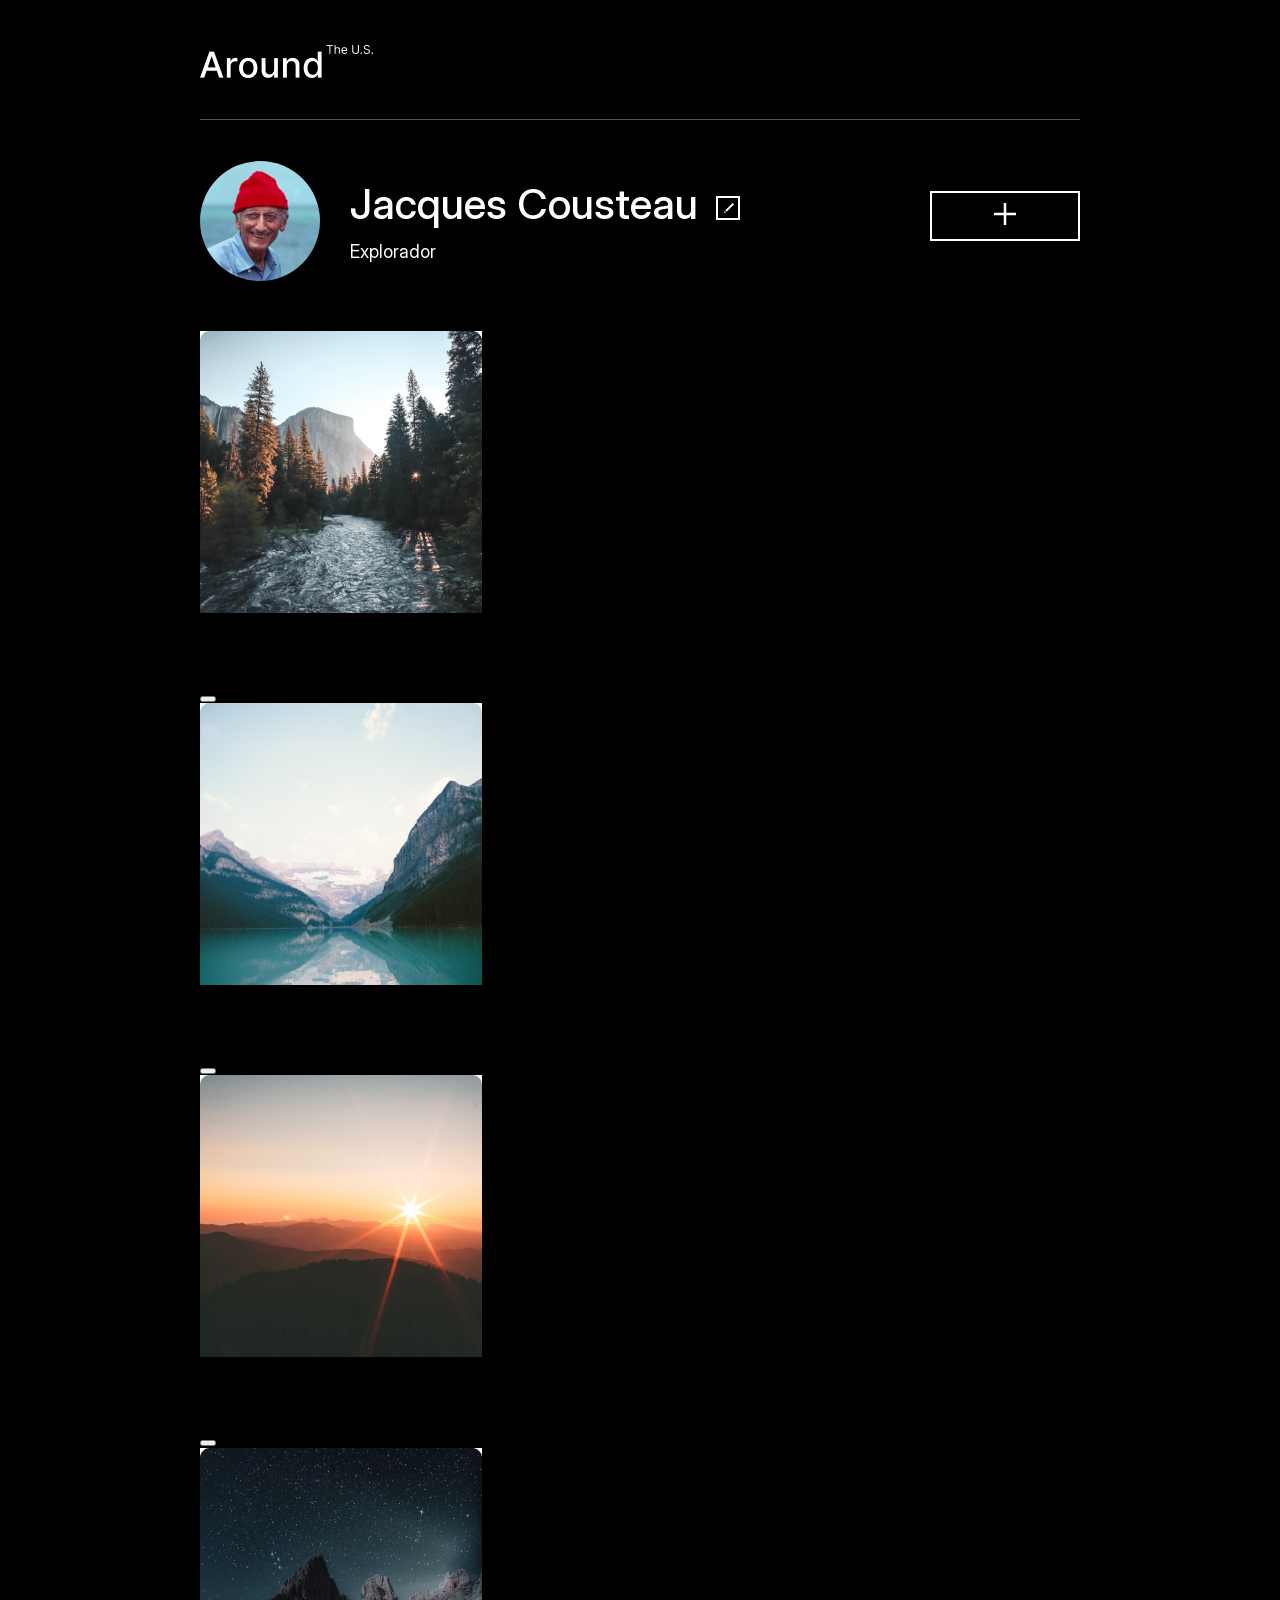
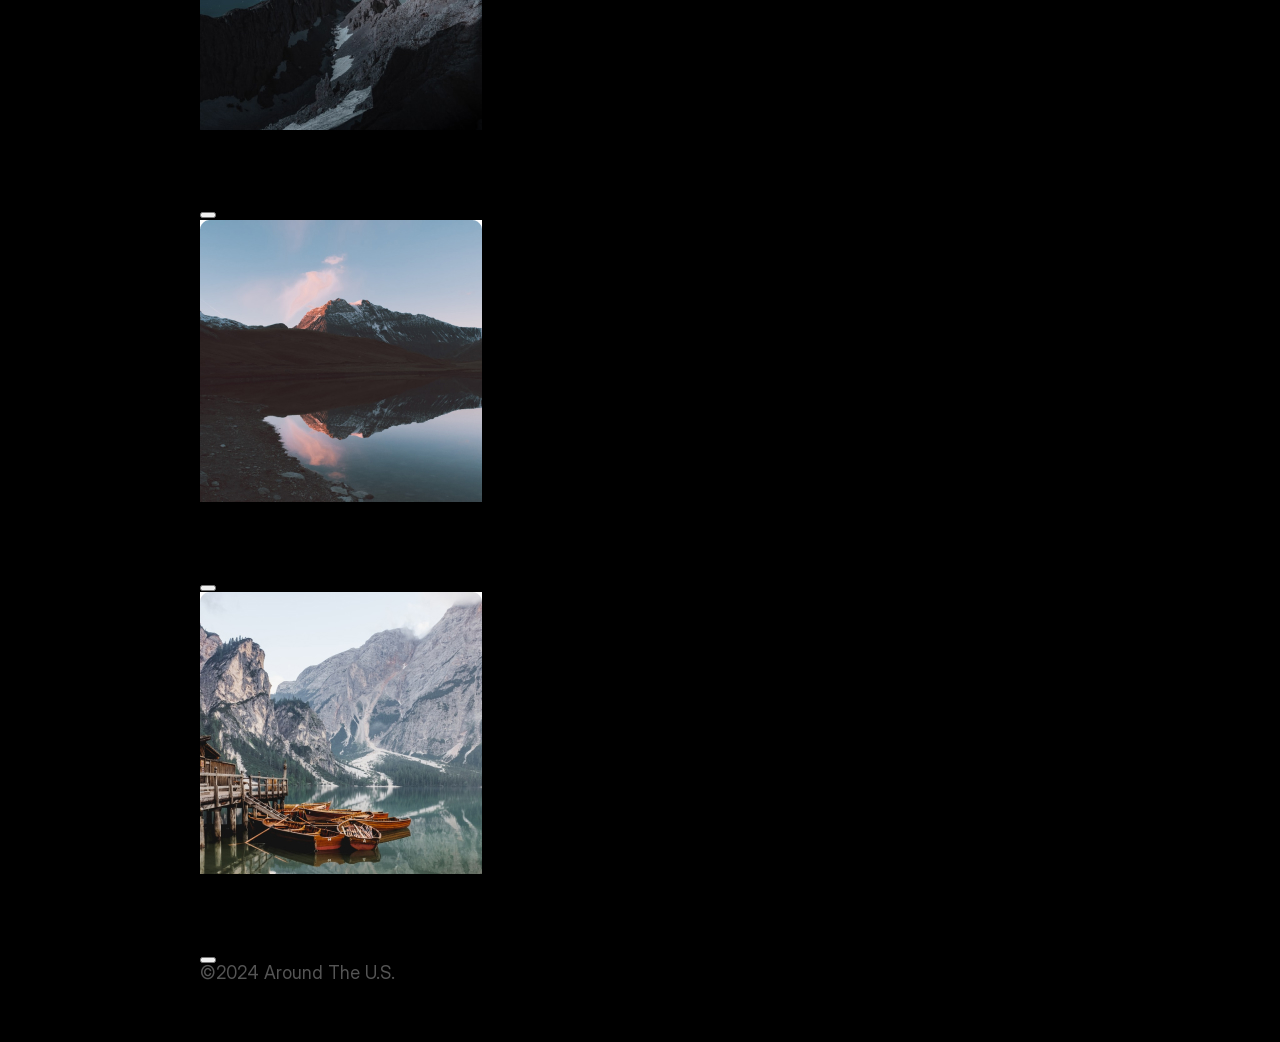
==== index.html @ 4be9a7ea "Nueva actualización" ====
<!DOCTYPE html>
<html lang="en">
<head>
  <meta charset="UTF-8">
  <meta name="viewport" content="width=device-width, initial-scale=1.0">
  <meta
      name="description"
      content="Alrededor de los EEUU"
    />
  <meta name="keywords" content="Lugares de EEUU" />
  <meta name="author" content="Jacqueline Cruz Olguín" />
  <link rel="stylesheet" href="./pages/index.css" />
  <link rel="shortcut icon" href="favicon.ico"/>
  <title> Alrededor de los E.E.U.U.</title>
</head>
<body class="page">
  <div>
    <header class="header">
      <img class="header__image" src="./images/header.png" alt="header-img"/>
    </header>
    <main class="content">
      <section class="profile">
          <img class="profile__photo" src="./images/perfil.jpg" alt="profile-photo" />
        <div class="profile__info">
          <h1 class="profile__info-name">Jacques Cousteau</h1>
          <button class="profile__info-edit-button" type="button"><img src="./images/vector-edit.png" alt="edit-button"></button>
          <p class="profile__info-details">Explorador</p>
        </div>
        <div>
        <button class="profile__info-add-button" type="button"><img src="./images/vector-plus.png" alt="add-button"> </button>
        </div>
      </section>
      <section class="gallery">
        <div class="gallery__card">
         <img class="gallery__img" src="./images/yosemite.jpg" alt="yosemite"/>
         <div class="gallery__card-description">
          <h2 class="gallery__card-text">Valle de Yosemite</h2>
          <button class="gallery__card-button" type="button"></button>
         </div>
        </div>
        <div class="gallery__card">
         <img class="gallery__img" src="./images/lago-louise.jpg" alt="lago-louise" />
         <div class="gallery__card-description">
         <h2 class="gallery__card-text">Lago Louise </h2>
         <button class="gallery__card-button" type="button"></button>
         </div>
        </div>
        <div class="gallery__card">
          <img class="gallery__img" src="./images/montañas_calvas.jpg" alt="montañas-calvas" />
          <div class="gallery__card-description">
          <h2 class="gallery__card-text">Montañas Calvas</h2>
          <button class="gallery__card-button" type="button"></button>
          </div>
        </div>
        <div class="gallery__card">
         <img class="gallery__img" src="./images/Latemar.jpg" alt="latemar"/>
          <div class="gallery__card-description">
          <h2 class="gallery__card-text">Latemar</h2>
          <button class="gallery__card-button" type="button"></button>
          </div>
        </div>
        <div class="gallery__card">
          <img class="gallery__img" src="./images/Vanois-national.jpg" alt="vanois"/>
          <div class="gallery__card-description">
          <h2 class="gallery__card-text">Parque Nacional de la Vanoise</h2>
          <button class="gallery__card-button" type="button"></button>
          </div>
        </div>
        <div class="gallery__card">
        <img class="gallery__img" src="./images/lago-brais.jpg" alt="lago-brais"/>
        <div class="gallery__card-description">
        <h2 class="gallery__card-text">Lago di Braies</h2>
        <button class="gallery__card-button" type="button"></button>
       </div>
      </div>
      </section>
       <div class="popup">
        <button type="button" class="popup__button-close"></button>
          <h3 class="popup__title">Editar perfil</h3>
          <form class="popup__form" name="edit">
            <input type="text" name="name" class="popup__form-input-name" placeholder="Nombre">
            <input type="text" name="about" class="popup__form-input-about" placeholder="Acerca de mí">
            <button type="submit" class="popup__button-save">Guardar</button>
          </form>
      </div>
    </main>
    <footer>
      <p class="footer"> &copy;2024 Around The U.S.</p>
    </footer>
  </div>
  <script src="./scripts/index.js"></script>
</body>
</html>
---- pages/index.css ----
@import url(../vendor/normalize.css);
@import url(../vendor/fonts.css);
@import url(../blocks/content.css);
@import url(../blocks/footer.css);
@import url(../blocks/gallery.css);
@import url(../blocks/header.css);
@import url(../blocks/page.css);
@import url(../blocks/popup.css);
@import url(../blocks/profile.css);
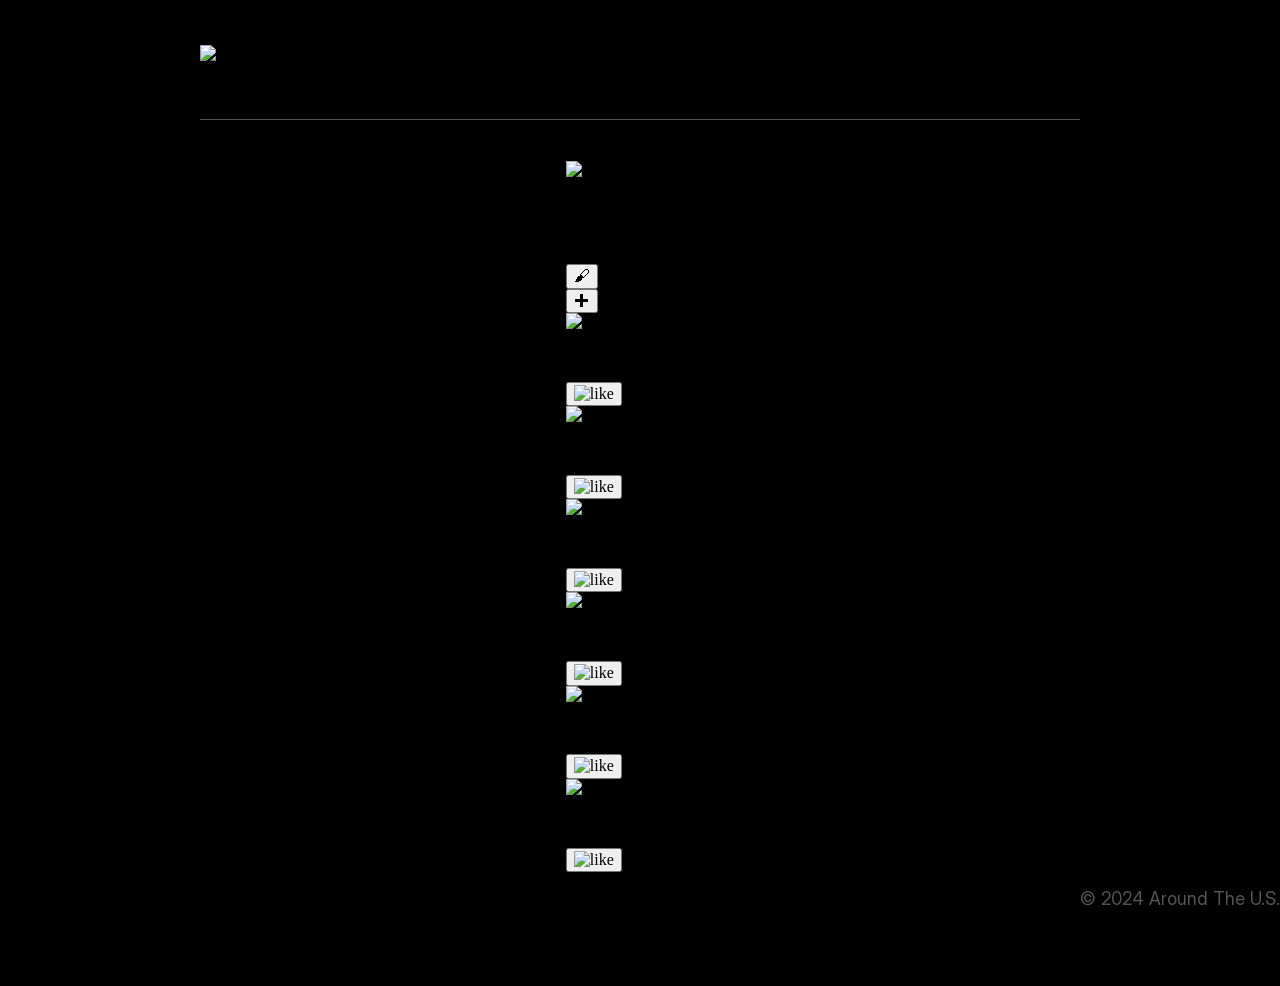
==== commit eacf50b0: "Nueva actualización" ====
--- a/index.html
+++ b/index.html
@@ -1,93 +1,177 @@
 <!DOCTYPE html>
-<html lang="en">
-<head>
-  <meta charset="UTF-8">
-  <meta name="viewport" content="width=device-width, initial-scale=1.0">
-  <meta
-      name="description"
-      content="Alrededor de los EEUU"
-    />
-  <meta name="keywords" content="Lugares de EEUU" />
-  <meta name="author" content="Jacqueline Cruz Olguín" />
-  <link rel="stylesheet" href="./pages/index.css" />
-  <link rel="shortcut icon" href="favicon.ico"/>
-  <title> Alrededor de los E.E.U.U.</title>
-</head>
-<body class="page">
-  <div>
-    <header class="header">
-      <img class="header__image" src="./images/header.png" alt="header-img"/>
-    </header>
-    <main class="content">
-      <section class="profile">
-          <img class="profile__photo" src="./images/perfil.jpg" alt="profile-photo" />
-        <div class="profile__info">
-          <h1 class="profile__info-name">Jacques Cousteau</h1>
-          <button class="profile__info-edit-button" type="button"><img src="./images/vector-edit.png" alt="edit-button"></button>
-          <p class="profile__info-details">Explorador</p>
+<html lang="es">
+  <head>
+    <meta charset="UTF-8" />
+    <meta name="viewport" content="width=device-width, initial-scale=1.0" />
+    <meta name="description" content="Galeria de arte TripleTen" />
+    <meta name="author" content="Axel Cisneros" />
+    <meta name="keywords" content="html, css, javascript" />
+    <title>Alrededor de los EE.UU.</title>
+    <link rel="stylesheet" href="./pages/index.css" />
+  </head>
+  <body>
+    <div class="page">
+      <div class="popup">
+        <button type="button" class="popup__button popup__button_close">
+          &#x1F7A9;
+        </button>
+        <form action="" class="popup__container">
+          <h2 class="popup__subtitle">Editar perfil</h2>
+          <fieldset class="popup__content">
+            <input
+              type="text"
+              class="popup__input popup__input_name"
+              placeholder="Nombre"
+            />
+            <input
+              type="text"
+              class="popup__input popup__input_about"
+              placeholder="Acerca de mi"
+            />
+          </fieldset>
+          <fieldset class="popup__content">
+            <button type="submit" class="popup__button popup__button_save">
+              Guardar
+            </button>
+          </fieldset>
+        </form>
+      </div>
+      <header class="header">
+        <img src="./images/Vector.svg" alt="logo-page" class="header__image" />
+      </header>
+      <main class="main">
+        <div class="main__profile">
+          <div class="main__content-image">
+            <img
+              src="./images/logo-yo.svg"
+              alt="profile-image"
+              class="main__profile-image"
+            />
+          </div>
+          <div class="main__content-paragraph">
+            <p class="main__paragraph main__paragraph_name">Axel Cisneros</p>
+            <p class="main__paragraph main__paragraph_about">Estudiante</p>
+            <button type="button" class="main__button main__button_edit">
+              &#x1F58C;
+            </button>
+          </div>
+          <button type="button" class="main__button main__button_add">
+            &#x1F7A3;
+          </button>
         </div>
-        <div>
-        <button class="profile__info-add-button" type="button"><img src="./images/vector-plus.png" alt="add-button"> </button>
-        </div>
-      </section>
-      <section class="gallery">
-        <div class="gallery__card">
-         <img class="gallery__img" src="./images/yosemite.jpg" alt="yosemite"/>
-         <div class="gallery__card-description">
-          <h2 class="gallery__card-text">Valle de Yosemite</h2>
-          <button class="gallery__card-button" type="button"></button>
-         </div>
-        </div>
-        <div class="gallery__card">
-         <img class="gallery__img" src="./images/lago-louise.jpg" alt="lago-louise" />
-         <div class="gallery__card-description">
-         <h2 class="gallery__card-text">Lago Louise </h2>
-         <button class="gallery__card-button" type="button"></button>
-         </div>
-        </div>
-        <div class="gallery__card">
-          <img class="gallery__img" src="./images/montañas_calvas.jpg" alt="montañas-calvas" />
-          <div class="gallery__card-description">
-          <h2 class="gallery__card-text">Montañas Calvas</h2>
-          <button class="gallery__card-button" type="button"></button>
+        <div class="main__gallery">
+          <div class="main__gallery-card">
+            <img
+              src="./images/valle-yosemite.jpg"
+              alt="valle-yosemite"
+              class="main__gallery-image"
+            />
+            <div class="main__gallery-content">
+              <p class="main__gallery-paragraph">Valle de Yosemite</p>
+              <button type="button" class="main__button main__button_like">
+                <img
+                  src="./images/Vector-like.svg"
+                  alt="like"
+                  class="main__gallery-like"
+                />
+              </button>
+            </div>
+          </div>
+          <div class="main__gallery-card">
+            <img
+              src="./images/lago-louise.png"
+              alt="lago-louise"
+              class="main__gallery-image"
+            />
+            <div class="main__gallery-content">
+              <p class="main__gallery-paragraph">Lago Louise</p>
+              <button type="button" class="main__button main__button_like">
+                <img
+                  src="./images/Vector-like.svg"
+                  alt="like"
+                  class="main__gallery-like"
+                />
+              </button>
+            </div>
+          </div>
+          <div class="main__gallery-card">
+            <img
+              src="./images/montañas-calvas.png"
+              alt="montañas-calvas"
+              class="main__gallery-image"
+            />
+            <div class="main__gallery-content">
+              <p class="main__gallery-paragraph">Montañas Calvas</p>
+              <button type="button" class="main__button main__button_like">
+                <img
+                  src="./images/Vector-like.svg"
+                  alt="like"
+                  class="main__gallery-like"
+                />
+              </button>
+            </div>
+          </div>
+          <div class="main__gallery-card">
+            <img
+              src="./images/latemar.png"
+              alt="latemar"
+              class="main__gallery-image"
+            />
+            <div class="main__gallery-content">
+              <p class="main__gallery-paragraph">Latemar</p>
+              <button type="button" class="main__button main__button_like">
+                <img
+                  src="./images/Vector-like.svg"
+                  alt="like"
+                  class="main__gallery-like"
+                />
+              </button>
+            </div>
+          </div>
+          <div class="main__gallery-card">
+            <img
+              src="./images/vanois-national-park.png"
+              alt="vanois-national-park"
+              class="main__gallery-image"
+            />
+            <div class="main__gallery-content">
+              <p
+                class="main__gallery-paragraph main__gallery-paragraph_text_overflow"
+              >
+                Vanois National Park
+              </p>
+              <button type="button" class="main__button main__button_like">
+                <img
+                  src="./images/Vector-like.svg"
+                  alt="like"
+                  class="main__gallery-like"
+                />
+              </button>
+            </div>
+          </div>
+          <div class="main__gallery-card">
+            <img
+              src="./images/lago-braies.png"
+              alt="lago-braies"
+              class="main__gallery-image"
+            />
+            <div class="main__gallery-content">
+              <p class="main__gallery-paragraph">Lago di Braies</p>
+              <button type="button" class="main__button main__button_like">
+                <img
+                  src="./images/Vector-like.svg"
+                  alt="like"
+                  class="main__gallery-like"
+                />
+              </button>
+            </div>
           </div>
         </div>
-        <div class="gallery__card">
-         <img class="gallery__img" src="./images/Latemar.jpg" alt="latemar"/>
-          <div class="gallery__card-description">
-          <h2 class="gallery__card-text">Latemar</h2>
-          <button class="gallery__card-button" type="button"></button>
-          </div>
-        </div>
-        <div class="gallery__card">
-          <img class="gallery__img" src="./images/Vanois-national.jpg" alt="vanois"/>
-          <div class="gallery__card-description">
-          <h2 class="gallery__card-text">Parque Nacional de la Vanoise</h2>
-          <button class="gallery__card-button" type="button"></button>
-          </div>
-        </div>
-        <div class="gallery__card">
-        <img class="gallery__img" src="./images/lago-brais.jpg" alt="lago-brais"/>
-        <div class="gallery__card-description">
-        <h2 class="gallery__card-text">Lago di Braies</h2>
-        <button class="gallery__card-button" type="button"></button>
-       </div>
-      </div>
-      </section>
-       <div class="popup">
-        <button type="button" class="popup__button-close"></button>
-          <h3 class="popup__title">Editar perfil</h3>
-          <form class="popup__form" name="edit">
-            <input type="text" name="name" class="popup__form-input-name" placeholder="Nombre">
-            <input type="text" name="about" class="popup__form-input-about" placeholder="Acerca de mí">
-            <button type="submit" class="popup__button-save">Guardar</button>
-          </form>
-      </div>
-    </main>
-    <footer>
-      <p class="footer"> &copy;2024 Around The U.S.</p>
-    </footer>
-  </div>
-  <script src="./scripts/index.js"></script>
-</body>
+      </main>
+      <footer class="footer">
+        <p class="footer__copyright">&#x00a9; 2024 Around The U.S.</p>
+      </footer>
+    </div>
+    <script src="./script/script.js"></script>
+  </body>
 </html>
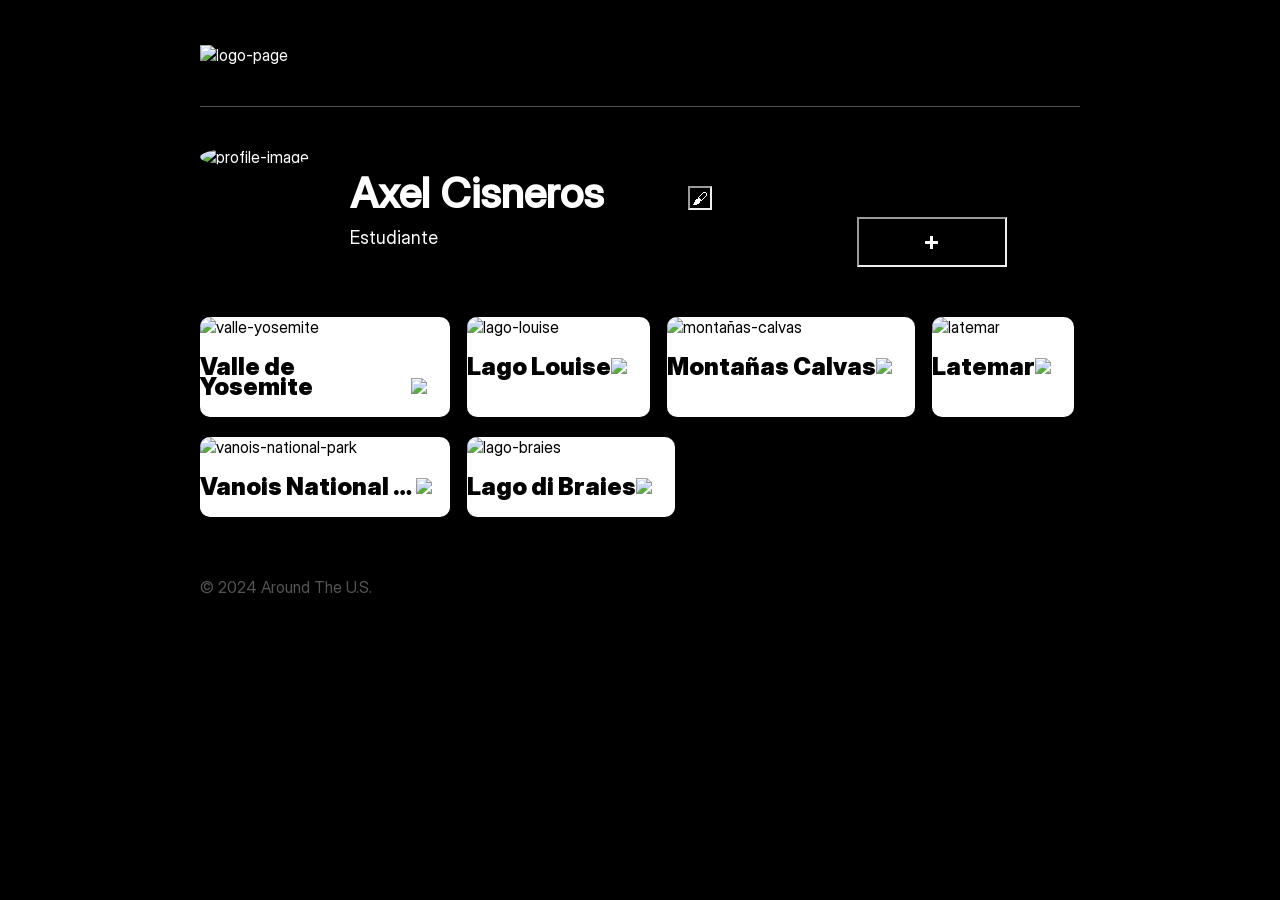
==== commit 14d8cdb9: "Actualización" ====
--- a/index.html
+++ b/index.html
@@ -15,7 +15,7 @@
         <button type="button" class="popup__button popup__button_close">
           &#x1F7A9;
         </button>
-        <form action="" class="popup__container">
+        <form action="popup__form" class="popup__container">
           <h2 class="popup__subtitle">Editar perfil</h2>
           <fieldset class="popup__content">
             <input
--- a/pages/index.css
+++ b/pages/index.css
@@ -1,9 +1,7 @@
 @import url(../vendor/normalize.css);
 @import url(../vendor/fonts.css);
-@import url(../blocks/content.css);
+@import url(../blocks/page.css);
+@import url(../blocks/header.css);
+@import url(../blocks/main.css);
+@import url(../blocks/popup.css);
 @import url(../blocks/footer.css);
-@import url(../blocks/gallery.css);
-@import url(../blocks/header.css);
-@import url(../blocks/page.css);
-@import url(../blocks/popup.css);
-@import url(../blocks/profile.css);
